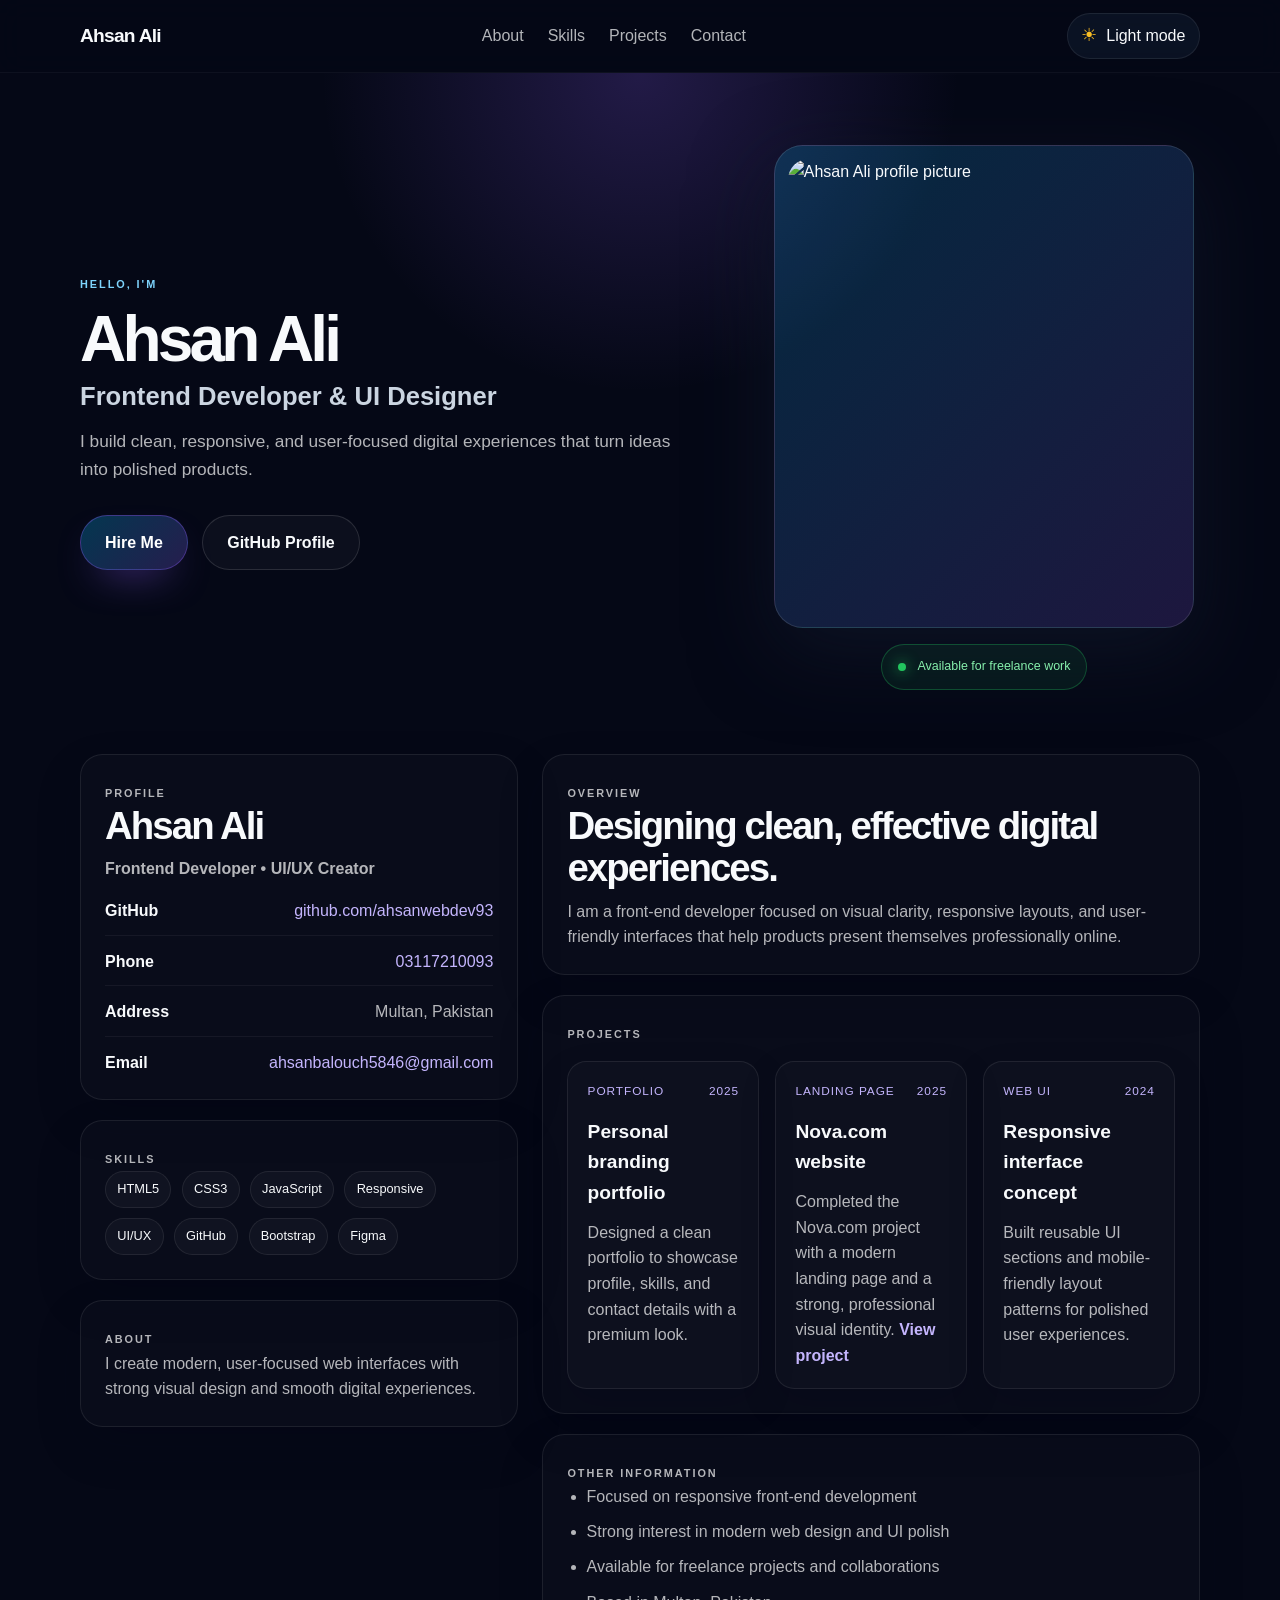
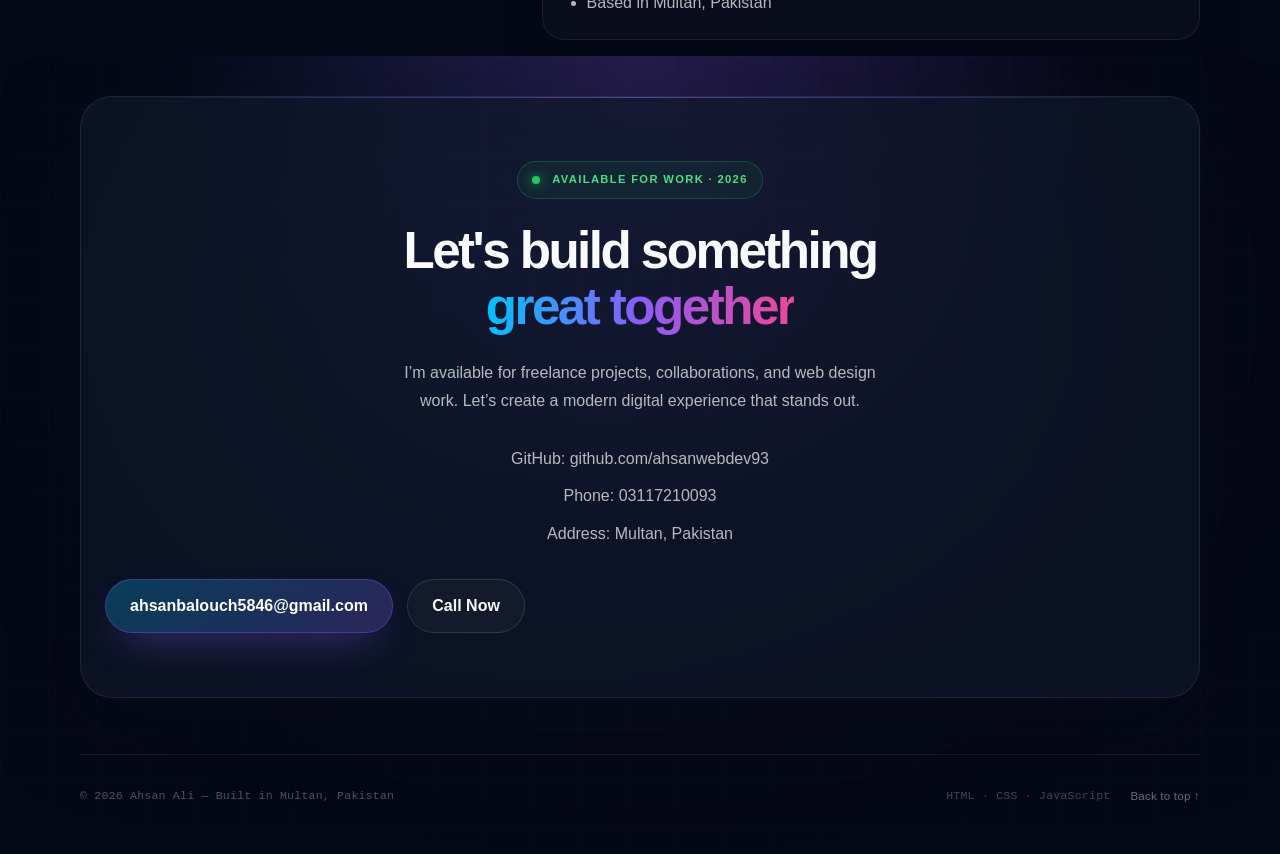
==== index.html @ 99d9842d "Add root index.html so GitHub Pages can deploy the portfolio site" ====
<!DOCTYPE html>
<html lang="en">

<head>
    <meta charset="UTF-8" />
    <meta name="viewport" content="width=device-width, initial-scale=1.0" />
    <title>Ahsan Ali | Portfolio</title>
    <meta name="description"
        content="Portfolio of Ahsan Ali — web developer and digital creator based in Multan, Pakistan." />
    <link rel="stylesheet" href="./portfolio.css" />
</head>

<body id="top">
    <header class="topbar">
        <div class="container nav-wrap">
            <div class="brand">Ahsan Ali</div>
            <nav class="main-nav" aria-label="Main navigation">
                <a href="#about">About</a>
                <a href="#skills">Skills</a>
                <a href="#projects">Projects</a>
                <a href="#contact">Contact</a>
            </nav>
            <button class="theme-toggle" id="theme-toggle" type="button" aria-label="Switch to light mode"
                aria-pressed="false">
                <span class="theme-icon" aria-hidden="true">☀</span>
                <span class="theme-label">Light mode</span>
            </button>
        </div>
    </header>

    <main>
        <section class="hero">
            <div class="container hero-grid">
                <div class="hero-copy">
                    <p class="eyebrow">Hello, I'm</p>
                    <h1>Ahsan Ali</h1>
                    <h2>Frontend Developer & UI Designer</h2>
                    <p class="lead">
                        I build clean, responsive, and user-focused digital experiences that turn ideas into polished
                        products.
                    </p>

                    <div class="actions">
                        <a class="button primary" href="#contact">Hire Me</a>
                        <a class="button secondary" href="https://github.com/ahsanwebdev93" target="_blank"
                            rel="noreferrer">GitHub Profile</a>
                    </div>
                </div>

                <div class="profile-card">
                    <div class="profile-frame">
                        <img src="./assests/me.svg" alt="Ahsan Ali profile picture" />
                    </div>
                    <div class="profile-badge">
                        <span class="dot"></span>
                        Available for freelance work
                    </div>
                </div>
            </div>
        </section>

        <section class="portfolio-split">
            <div class="container split-grid">
                <aside class="left-panel">
                    <div class="panel-box">
                        <p class="section-tag">Profile</p>
                        <h3>Ahsan Ali</h3>
                        <p class="mini-role">Frontend Developer • UI/UX Creator</p>
                        <ul class="info-list">
                            <li><span>GitHub</span> <a href="https://github.com/ahsanwebdev93" target="_blank"
                                    rel="noreferrer">github.com/ahsanwebdev93</a></li>
                            <li><span>Phone</span> <a href="tel:+923117210093">03117210093</a></li>
                            <li><span>Address</span> Multan, Pakistan</li>
                            <li><span>Email</span> <a href="mailto:ahsanbalouch5846@gmail.com">ahsanbalouch5846@gmail.com</a></li>
                        </ul>
                    </div>

                    <div class="panel-box">
                        <p class="section-tag">Skills</p>
                        <div class="small-skill-grid">
                            <span>HTML5</span>
                            <span>CSS3</span>
                            <span>JavaScript</span>
                            <span>Responsive</span>
                            <span>UI/UX</span>
                            <span>GitHub</span>
                            <span>Bootstrap</span>
                            <span>Figma</span>
                        </div>
                    </div>

                    <div class="panel-box">
                        <p class="section-tag">About</p>
                        <p>
                            I create modern, user-focused web interfaces with strong visual design and smooth digital experiences.
                        </p>
                    </div>
                </aside>

                <div class="right-panel">
                    <div class="panel-box">
                        <p class="section-tag">Overview</p>
                        <h3>Designing clean, effective digital experiences.</h3>
                        <p>
                            I am a front-end developer focused on visual clarity, responsive layouts, and user-friendly interfaces
                            that help products present themselves professionally online.
                        </p>
                    </div>

                    <div class="panel-box">
                        <p class="section-tag">Projects</p>
                        <div class="project-grid">
                            <article class="project-card">
                                <div class="project-top">
                                    <span class="project-label">Portfolio</span>
                                    <span class="project-year">2025</span>
                                </div>
                                <h4>Personal branding portfolio</h4>
                                <p>Designed a clean portfolio to showcase profile, skills, and contact details with a premium look.</p>
                            </article>

                            <article class="project-card">
                                <div class="project-top">
                                    <span class="project-label">Landing Page</span>
                                    <span class="project-year">2025</span>
                                </div>
                                <h4>Nova.com website</h4>
                                <p>
                                    Completed the Nova.com project with a modern landing page and a strong, professional visual identity.
                                    <a href="https://ahsanwebdev93.github.io/nova.com/" target="_blank" rel="noreferrer">View project</a>
                                </p>
                            </article>

                            <article class="project-card">
                                <div class="project-top">
                                    <span class="project-label">Web UI</span>
                                    <span class="project-year">2024</span>
                                </div>
                                <h4>Responsive interface concept</h4>
                                <p>Built reusable UI sections and mobile-friendly layout patterns for polished user experiences.</p>
                            </article>
                        </div>
                    </div>

                    <div class="panel-box">
                        <p class="section-tag">Other Information</p>
                        <ul class="list-points">
                            <li>Focused on responsive front-end development</li>
                            <li>Strong interest in modern web design and UI polish</li>
                            <li>Available for freelance projects and collaborations</li>
                            <li>Based in Multan, Pakistan</li>
                        </ul>
                    </div>
                </div>
            </div>
        </section>
    </main>

    <section class="contact-section" id="contact">
        <div class="bg-glow" aria-hidden="true"></div>
        <div class="grid-bg" aria-hidden="true"></div>

        <div class="container">
            <div class="card">
                <div class="availability">
                    <span class="status-dot" aria-hidden="true"></span>
                    Available for work · 2026
                </div>

                <h2>Let's build something <span>great together</span></h2>

                <p>
                    I’m available for freelance projects, collaborations, and web design work. Let’s create a modern
                    digital experience that stands out.
                </p>

                <div class="contact-list" aria-label="contact details">
                    <a href="https://github.com/ahsanwebdev93" target="_blank" rel="noreferrer">GitHub:
                        github.com/ahsanwebdev93</a>
                    <a href="tel:+923117210093">Phone: 03117210093</a>
                    <span>Address: Multan, Pakistan</span>
                </div>

                <div class="actions contact-actions">
                    <a class="button primary" href="mailto:ahsanbalouch5846@gmail.com">ahsanbalouch5846@gmail.com</a>
                    <a class="button secondary" href="tel:+923117210093">Call Now</a>
                </div>
            </div>

            <footer class="site-footer">
                <p>© <span id="year"></span> Ahsan Ali — Built in Multan, Pakistan</p>
                <div class="footer-meta">
                    <span>HTML · CSS · JavaScript</span>
                    <a href="#top">Back to top ↑</a>
                </div>
            </footer>
        </div>
    </section>

    <script src="./portfolio.js"></script>
</body>

</html>
---- portfolio.css ----
:root {
  --bg: #050816;
  --bg-soft: #0f172a;
  --panel: rgba(15, 23, 42, 0.7);
  --panel-strong: rgba(15, 23, 42, 0.85);
  --text: #f8fafc;
  --muted: rgba(255, 255, 255, 0.7);
  --line: rgba(255, 255, 255, 0.08);
  --plasma: #8b5cf6;
  --electric: #00c2ff;
  --green: #22c55e;
  --shadow: rgba(8, 15, 30, 0.7);
}

* {
  box-sizing: border-box;
}

html {
  scroll-behavior: smooth;
}

body {
  margin: 0;
  min-height: 100vh;
  font-family: Arial, Helvetica, sans-serif;
  background: var(--bg);
  color: var(--text);
  line-height: 1.6;
}

img {
  max-width: 100%;
  display: block;
}

button,
a {
  font: inherit;
}

body a {
  color: inherit;
}

.container {
  width: min(1120px, calc(100% - 2rem));
  margin: 0 auto;
}

.topbar {
  position: sticky;
  top: 0;
  z-index: 20;
  backdrop-filter: blur(14px);
  background: rgba(5, 8, 22, 0.55);
  border-bottom: 1px solid rgba(255, 255, 255, 0.04);
}

.nav-wrap {
  display: flex;
  align-items: center;
  justify-content: space-between;
  gap: 1.5rem;
  min-height: 72px;
}

.brand {
  font-size: 1.2rem;
  font-weight: 700;
  letter-spacing: -0.04em;
}

.main-nav {
  display: flex;
  align-items: center;
  gap: 1.5rem;
}

.main-nav a {
  text-decoration: none;
  color: var(--muted);
  transition: color 0.25s ease;
}

.main-nav a:hover {
  color: var(--text);
}

.theme-toggle {
  display: inline-flex;
  align-items: center;
  justify-content: center;
  gap: 0.55rem;
  min-height: 2.6rem;
  padding: 0.55rem 0.85rem;
  border: 1px solid var(--line);
  border-radius: 999px;
  background: var(--panel);
  color: var(--text);
  cursor: pointer;
  white-space: nowrap;
  transition: background 0.2s ease, border-color 0.2s ease, transform 0.2s ease;
}

.theme-toggle:hover {
  transform: translateY(-1px);
  border-color: var(--plasma);
}

.theme-icon {
  color: #fbbf24;
  font-size: 1.1rem;
  line-height: 1;
}

.theme-toggle:focus-visible {
  outline: 2px solid var(--electric);
  outline-offset: 3px;
}

.hero {
  position: relative;
  padding: 4.5rem 0 2rem;
  background: radial-gradient(circle at top, rgba(139, 92, 246, 0.22), transparent 35%), var(--bg);
}

.hero-grid {
  display: grid;
  grid-template-columns: 1.2fr 0.8fr;
  align-items: center;
  gap: 2.5rem;
}

.eyebrow,
.section-tag {
  display: inline-block;
  text-transform: uppercase;
  letter-spacing: 0.18em;
  font-size: 0.68rem;
  color: #7dd3fc;
  margin-bottom: 1rem;
  font-weight: 700;
}

.hero-copy h1 {
  margin: 0;
  font-size: clamp(2.8rem, 5vw, 5rem);
  line-height: 0.95;
  letter-spacing: -0.06em;
}

.hero-copy h2 {
  margin: 0.7rem 0 1rem;
  font-size: clamp(1.25rem, 2vw, 2rem);
  line-height: 1.2;
  color: #cbd5e1;
}

.lead {
  max-width: 620px;
  margin: 0;
  color: var(--muted);
  font-size: 1.08rem;
}

.actions {
  display: flex;
  flex-wrap: wrap;
  gap: 0.9rem;
  margin-top: 2rem;
}

.button {
  display: inline-flex;
  align-items: center;
  justify-content: center;
  min-height: 3.2rem;
  padding: 0.85rem 1.5rem;
  border-radius: 999px;
  text-decoration: none;
  font-weight: 600;
  transition: transform 0.25s ease, box-shadow 0.25s ease, border-color 0.25s ease;
}

.button:hover {
  transform: translateY(-2px);
}

.button.primary {
  color: #fff;
  background: linear-gradient(135deg, rgba(0, 194, 255, 0.25), rgba(139, 92, 246, 0.25));
  border: 1px solid rgba(139, 92, 246, 0.35);
  box-shadow: 0 18px 40px -20px rgba(139, 92, 246, 0.8);
}

.button.secondary {
  color: var(--text);
  background: rgba(255, 255, 255, 0.03);
  border: 1px solid rgba(255, 255, 255, 0.12);
}

.quick-facts {
  list-style: none;
  display: grid;
  gap: 0.9rem;
  padding: 0;
  margin: 2rem 0 0;
  max-width: 420px;
}

.quick-facts li {
  display: flex;
  justify-content: space-between;
  gap: 1rem;
  padding: 0.9rem 1rem;
  border-radius: 0.95rem;
  background: rgba(255, 255, 255, 0.03);
  border: 1px solid var(--line);
  color: var(--muted);
}

.quick-facts span {
  color: var(--text);
  font-weight: 600;
}

.quick-facts a {
  color: #c4b5fd;
  text-decoration: none;
}

.profile-card {
  display: flex;
  flex-direction: column;
  align-items: center;
  gap: 1rem;
}

.profile-frame {
  width: min(420px, 82vw);
  aspect-ratio: 1 / 1.15;
  padding: 0.8rem;
  border-radius: 1.8rem;
  background: linear-gradient(135deg, rgba(0, 194, 255, 0.18), rgba(139, 92, 246, 0.18));
  border: 1px solid rgba(255, 255, 255, 0.12);
  box-shadow: 0 25px 80px rgba(15, 23, 42, 0.7);
}

.profile-frame img {
  width: 100%;
  height: 100%;
  object-fit: cover;
  border-radius: 1.3rem;
}

.profile-badge {
  display: inline-flex;
  align-items: center;
  gap: 0.7rem;
  padding: 0.75rem 1rem;
  border-radius: 999px;
  border: 1px solid rgba(34, 197, 94, 0.3);
  background: rgba(34, 197, 94, 0.08);
  color: #86efac;
  font-size: 0.78rem;
}

.dot {
  width: 0.55rem;
  height: 0.55rem;
  border-radius: 50%;
  background: var(--green);
  box-shadow: 0 0 14px rgba(34, 197, 94, 0.9);
  animation: pulse 1.8s infinite ease-in-out;
}

.info-section,
.skills-section,
.projects-section {
  padding: 2rem 0 1rem;
}

.section-grid {
  display: grid;
  grid-template-columns: 0.9fr 1.1fr;
  gap: 2rem;
  align-items: start;
  padding: 2rem 0;
}

.info-section h3,
.section-heading {
  margin: 0;
  font-size: clamp(1.8rem, 3vw, 3rem);
  line-height: 1.1;
  letter-spacing: -0.05em;
}

.section-grid p {
  margin: 0 0 1rem;
  color: var(--muted);
  font-size: 1.02rem;
}

.centered {
  text-align: center;
}

.skills-grid {
  display: grid;
  grid-template-columns: repeat(4, minmax(0, 1fr));
  gap: 1rem;
  margin-top: 2rem;
}

.skill-card,
.project-card {
  background: rgba(255, 255, 255, 0.02);
  border: 1px solid var(--line);
  border-radius: 1.2rem;
  box-shadow: 0 15px 35px rgba(2, 6, 23, 0.2);
}

.skill-card {
  display: flex;
  align-items: center;
  justify-content: center;
  min-height: 110px;
  font-weight: 700;
  color: var(--text);
  text-align: center;
}

.project-grid {
  display: grid;
  grid-template-columns: repeat(3, minmax(0, 1fr));
  gap: 1.2rem;
  margin-top: 2rem;
}

.project-card {
  padding: 1.4rem;
}

.project-top {
  display: flex;
  align-items: center;
  justify-content: space-between;
  gap: 1rem;
  margin-bottom: 1rem;
  color: #c4b5fd;
  font-size: 0.74rem;
  text-transform: uppercase;
  letter-spacing: 0.08em;
}

.project-card h4 {
  margin: 0 0 0.9rem;
  font-size: 1.4rem;
}

.project-card p {
  margin: 0;
  color: var(--muted);
}

.contact-section {
  position: relative;
  overflow: hidden;
  padding: 2.5rem 0 3rem;
  background: radial-gradient(circle at top, rgba(139, 92, 246, 0.2), transparent 45%), var(--bg);
}

.contact-section .bg-glow,
.contact-section .grid-bg {
  position: absolute;
  inset: 0;
  pointer-events: none;
}

.contact-section .bg-glow {
  left: 50%;
  top: 2.5rem;
  width: min(820px, 80vw);
  height: 420px;
  transform: translateX(-50%);
  border-radius: 50%;
  background: linear-gradient(90deg, rgba(0, 194, 255, 0.15), rgba(139, 92, 246, 0.15), rgba(168, 85, 247, 0.1));
  filter: blur(150px);
}

.contact-section .grid-bg {
  background-image:
    linear-gradient(rgba(255, 255, 255, 0.04) 1px, transparent 1px),
    linear-gradient(90deg, rgba(255, 255, 255, 0.04) 1px, transparent 1px);
  background-size: 48px 48px;
  opacity: 0.4;
}

.card {
  position: relative;
  overflow: hidden;
  border: 1px solid var(--line);
  border-radius: 2rem;
  background: var(--panel);
  box-shadow: 0 30px 80px rgba(9, 11, 24, 0.6);
  text-align: center;
  padding: 4rem 1.5rem;
}

.card::before {
  content: "";
  position: absolute;
  inset-inline: 0;
  top: 0;
  height: 1px;
  background: linear-gradient(90deg, transparent, rgba(139, 92, 246, 0.6), transparent);
}

.availability {
  display: inline-flex;
  align-items: center;
  gap: 0.75rem;
  border: 1px solid rgba(34, 197, 94, 0.25);
  border-radius: 999px;
  background: rgba(34, 197, 94, 0.07);
  color: #4ade80;
  padding: 0.55rem 0.9rem;
  font-size: 0.7rem;
  letter-spacing: 0.12em;
  text-transform: uppercase;
  font-weight: 600;
}

.status-dot {
  width: 0.5rem;
  height: 0.5rem;
  border-radius: 50%;
  background: var(--green);
  box-shadow: 0 0 12px rgba(34, 197, 94, 0.9);
  animation: pulse 1.6s infinite ease-in-out;
}

.card h2 {
  max-width: 36rem;
  margin: 1.5rem auto 0;
  font-size: clamp(2.3rem, 4vw, 4rem);
  line-height: 1.1;
  letter-spacing: -0.05em;
  color: var(--text);
}

.card h2 span {
  background: linear-gradient(90deg, var(--electric), var(--plasma), #ec4899);
  -webkit-background-clip: text;
  background-clip: text;
  color: transparent;
}

.card p {
  max-width: 32rem;
  margin: 1.5rem auto 0;
  color: var(--muted);
  font-size: 1rem;
  line-height: 1.7;
}

.contact-list {
  display: flex;
  flex-direction: column;
  gap: 0.75rem;
  align-items: center;
  margin-top: 2rem;
  color: var(--muted);
}

.contact-list a,
.contact-list span {
  text-decoration: none;
  color: var(--muted);
}

.contact-list a:hover {
  color: var(--text);
}

.contact-actions {
  margin-top: 2rem;
}

.site-footer {
  position: relative;
  z-index: 1;
  display: flex;
  justify-content: space-between;
  align-items: center;
  gap: 1rem;
  flex-wrap: wrap;
  margin-top: 3.5rem;
  padding-top: 2rem;
  border-top: 1px solid rgba(255, 255, 255, 0.07);
  color: rgba(255, 255, 255, 0.3);
  font-size: 0.72rem;
  letter-spacing: 0.02em;
}

.site-footer p {
  margin: 0;
  font-family: "SFMono-Regular", Consolas, monospace;
}

.footer-meta {
  display: inline-flex;
  align-items: center;
  gap: 1.25rem;
  flex-wrap: wrap;
}

.footer-meta span {
  font-family: "SFMono-Regular", Consolas, monospace;
  color: rgba(255, 255, 255, 0.25);
}

.footer-meta a {
  color: rgba(255, 255, 255, 0.4);
  text-decoration: none;
}

.footer-meta a:hover {
  color: #fff;
}

@keyframes pulse {
  0%,
  100% {
    opacity: 1;
    transform: scale(1);
  }

  50% {
    opacity: 0.7;
    transform: scale(1.15);
  }
}

.portfolio-split {
  padding: 2rem 0 1rem;
}

.split-grid {
  display: grid;
  grid-template-columns: 0.8fr 1.2fr;
  gap: 1.5rem;
  align-items: start;
}

.left-panel,
.right-panel {
  display: grid;
  gap: 1.25rem;
}

.panel-box {
  background: rgba(255, 255, 255, 0.02);
  border: 1px solid var(--line);
  border-radius: 1.4rem;
  padding: 1.5rem;
  box-shadow: 0 20px 45px rgba(2, 6, 23, 0.18);
}

.panel-box h3 {
  margin: 0 0 0.6rem;
  font-size: clamp(1.8rem, 3vw, 2.5rem);
  letter-spacing: -0.05em;
  line-height: 1.1;
}

.panel-box p {
  margin: 0;
  color: var(--muted);
}

.mini-role {
  color: #dbeafe;
  font-weight: 600;
  margin-bottom: 1rem !important;
}

.info-list {
  list-style: none;
  padding: 0;
  margin: 0;
  display: grid;
  gap: 0.8rem;
}

.info-list li {
  display: flex;
  justify-content: space-between;
  gap: 0.75rem;
  color: var(--muted);
  border-bottom: 1px solid rgba(255, 255, 255, 0.05);
  padding-bottom: 0.7rem;
}

.info-list li:last-child {
  border-bottom: none;
  padding-bottom: 0;
}

.info-list span {
  color: var(--text);
  font-weight: 600;
}

.info-list a {
  color: #c4b5fd;
  text-decoration: none;
}

.small-skill-grid {
  display: flex;
  flex-wrap: wrap;
  gap: 0.65rem;
}

.small-skill-grid span {
  display: inline-flex;
  align-items: center;
  padding: 0.45rem 0.7rem;
  border-radius: 999px;
  border: 1px solid var(--line);
  background: rgba(255, 255, 255, 0.03);
  color: var(--text);
  font-size: 0.8rem;
}

.list-points {
  list-style: disc;
  padding-left: 1.2rem;
  margin: 0;
  display: grid;
  gap: 0.6rem;
  color: var(--muted);
}

.project-grid {
  display: grid;
  grid-template-columns: repeat(3, minmax(0, 1fr));
  gap: 1rem;
  margin-top: 1rem;
}

.project-card {
  background: rgba(255, 255, 255, 0.02);
  border: 1px solid var(--line);
  border-radius: 1.2rem;
  padding: 1.2rem;
  box-shadow: 0 15px 35px rgba(2, 6, 23, 0.2);
}

.project-card h4 {
  margin: 0.8rem 0 0.7rem;
  font-size: 1.2rem;
}

.project-card p {
  margin: 0;
  color: var(--muted);
}

.project-card a {
  color: #c4b5fd;
  text-decoration: none;
  font-weight: 600;
}

@media (max-width: 900px) {
  .hero-grid,
  .section-grid,
  .split-grid,
  .project-grid,
  .skills-grid {
    grid-template-columns: 1fr;
  }

  .skills-grid {
    grid-template-columns: repeat(2, minmax(0, 1fr));
  }
}

@media (max-width: 640px) {
  .nav-wrap {
    flex-direction: column;
    justify-content: center;
    gap: 0.75rem;
    padding: 1rem 0;
  }

  .main-nav {
    gap: 0.8rem;
    flex-wrap: wrap;
    justify-content: center;
  }

  .hero {
    padding-top: 3rem;
  }

  .quick-facts li {
    flex-direction: column;
    align-items: flex-start;
  }

  .card {
    padding: 3rem 1rem;
  }

  .actions {
    flex-direction: column;
  }

  .button {
    width: 100%;
  }

  .site-footer {
    justify-content: center;
    text-align: center;
  }

  .skills-grid {
    grid-template-columns: 1fr;
  }
}

:root[data-theme="light"] {
  color-scheme: light;
  --bg: #f3f6fc;
  --bg-soft: #ffffff;
  --panel: rgba(255, 255, 255, 0.86);
  --panel-strong: #ffffff;
  --text: #172033;
  --muted: #526078;
  --line: rgba(23, 32, 51, 0.13);
  --shadow: rgba(29, 45, 75, 0.12);
}

:root[data-theme="dark"] {
  color-scheme: dark;
}

:root[data-theme="light"] body {
  background: var(--bg);
}

:root[data-theme="light"] .topbar {
  background: rgba(255, 255, 255, 0.84);
  border-bottom-color: var(--line);
}

:root[data-theme="light"] .hero {
  background: radial-gradient(circle at top, rgba(139, 92, 246, 0.12), transparent 38%), var(--bg);
}

:root[data-theme="light"] .hero-copy h2,
:root[data-theme="light"] .mini-role {
  color: #475569;
}

:root[data-theme="light"] .button.secondary,
:root[data-theme="light"] .quick-facts li,
:root[data-theme="light"] .panel-box,
:root[data-theme="light"] .project-card,
:root[data-theme="light"] .skill-card,
:root[data-theme="light"] .small-skill-grid span {
  background: rgba(255, 255, 255, 0.78);
  border-color: var(--line);
}

:root[data-theme="light"] .profile-frame {
  border-color: var(--line);
  box-shadow: 0 25px 80px rgba(29, 45, 75, 0.18);
}

:root[data-theme="light"] .profile-badge {
  color: #166534;
  background: rgba(34, 197, 94, 0.1);
}

:root[data-theme="light"] .eyebrow,
:root[data-theme="light"] .section-tag {
  color: #0369a1;
}

:root[data-theme="light"] .quick-facts a,
:root[data-theme="light"] .info-list a,
:root[data-theme="light"] .project-card a {
  color: #6d28d9;
}

:root[data-theme="light"] .project-top {
  color: #6d28d9;
}

:root[data-theme="light"] .info-list li {
  border-bottom-color: var(--line);
}

:root[data-theme="light"] .contact-section {
  background: radial-gradient(circle at top, rgba(139, 92, 246, 0.1), transparent 45%), var(--bg);
}

:root[data-theme="light"] .contact-section .grid-bg {
  background-image:
    linear-gradient(rgba(23, 32, 51, 0.035) 1px, transparent 1px),
    linear-gradient(90deg, rgba(23, 32, 51, 0.035) 1px, transparent 1px);
}

:root[data-theme="light"] .card {
  box-shadow: 0 30px 80px rgba(29, 45, 75, 0.12);
}

:root[data-theme="light"] .availability {
  color: #15803d;
}

:root[data-theme="light"] .contact-list a,
:root[data-theme="light"] .contact-list span {
  color: var(--muted);
}

:root[data-theme="light"] .site-footer {
  border-top-color: var(--line);
  color: #64748b;
}

:root[data-theme="light"] .footer-meta span {
  color: #64748b;
}

:root[data-theme="light"] .footer-meta a {
  color: #475569;
}

:root[data-theme="light"] .footer-meta a:hover {
  color: #172033;
}
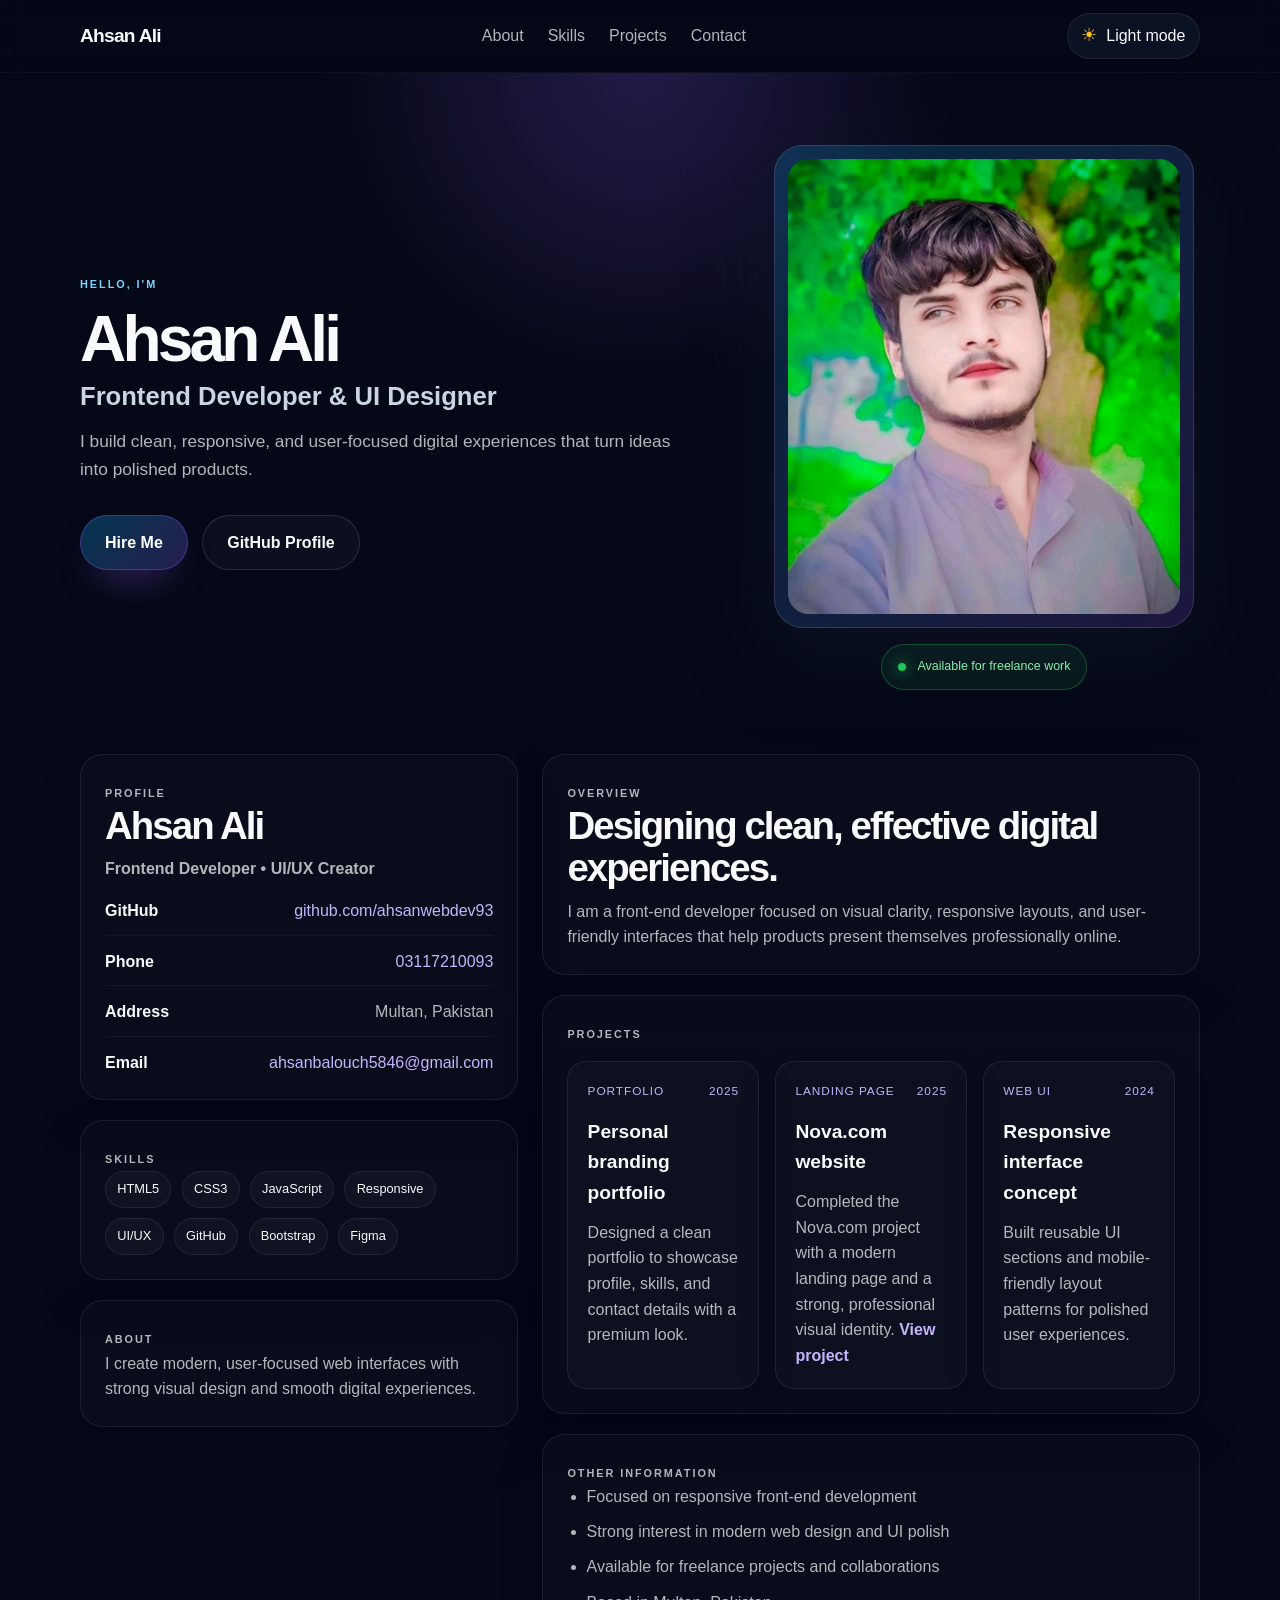
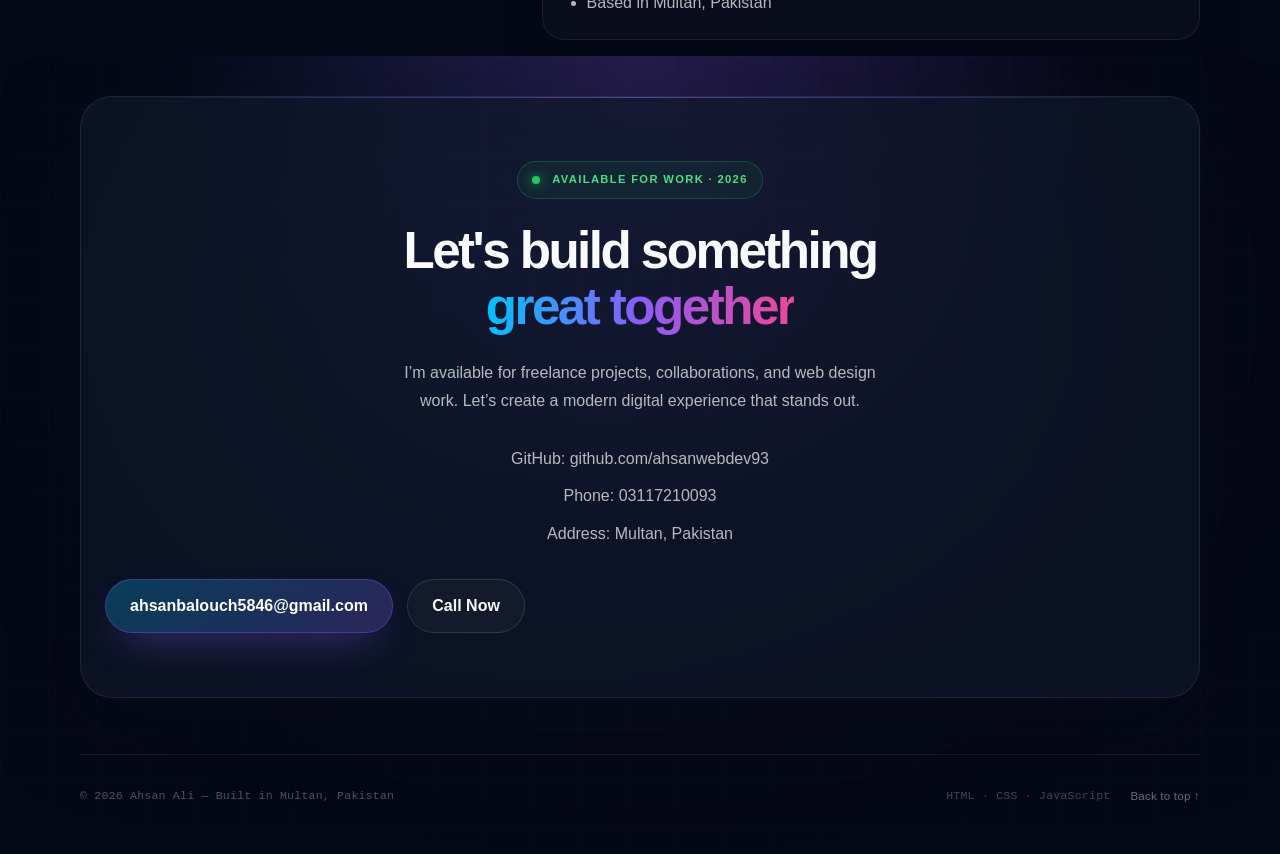
==== commit ed45a6e1: "Fix profile image paths so the uploaded photo displays correctly on the GitHub Pages site." ====
--- a/index.html
+++ b/index.html
@@ -49,7 +49,7 @@
 
                 <div class="profile-card">
                     <div class="profile-frame">
-                        <img src="./assests/me.svg" alt="Ahsan Ali profile picture" />
+                        <img src="./me.jpeg" alt="Ahsan Ali profile picture" />
                     </div>
                     <div class="profile-badge">
                         <span class="dot"></span>
